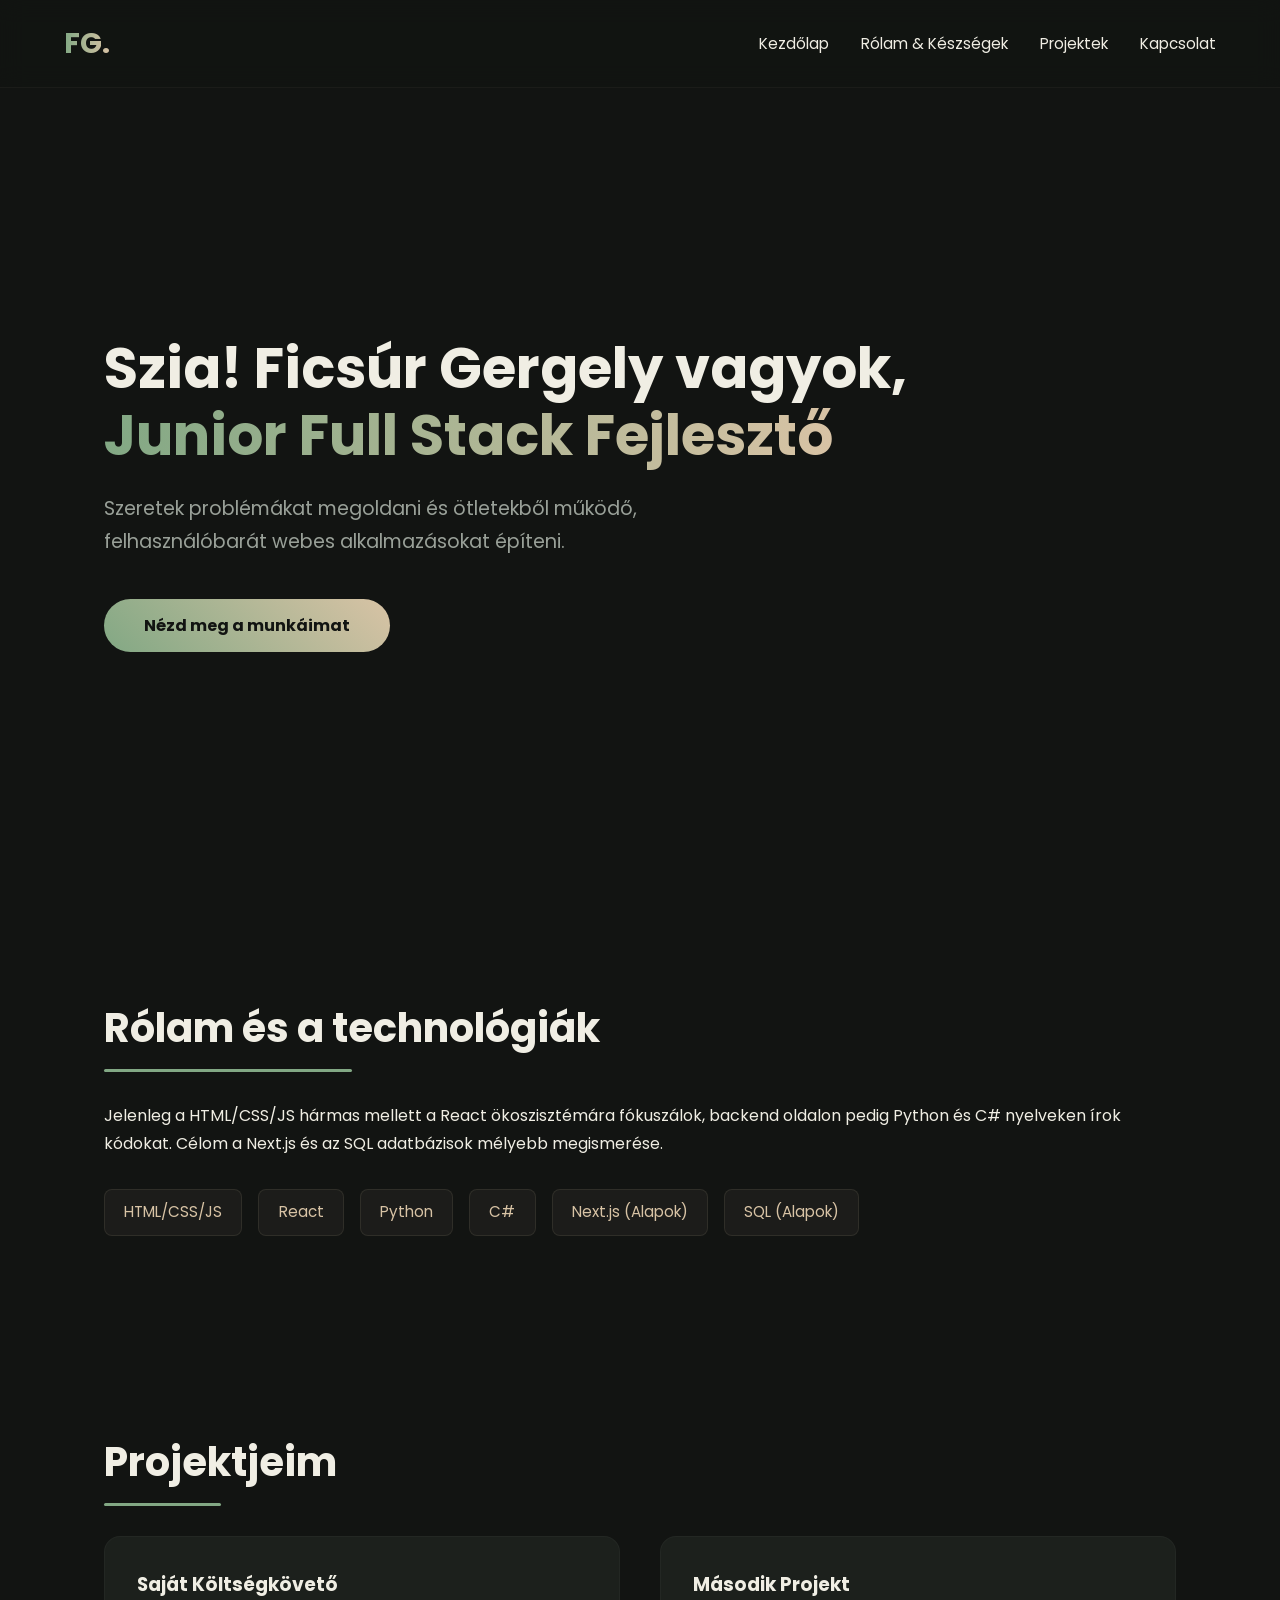
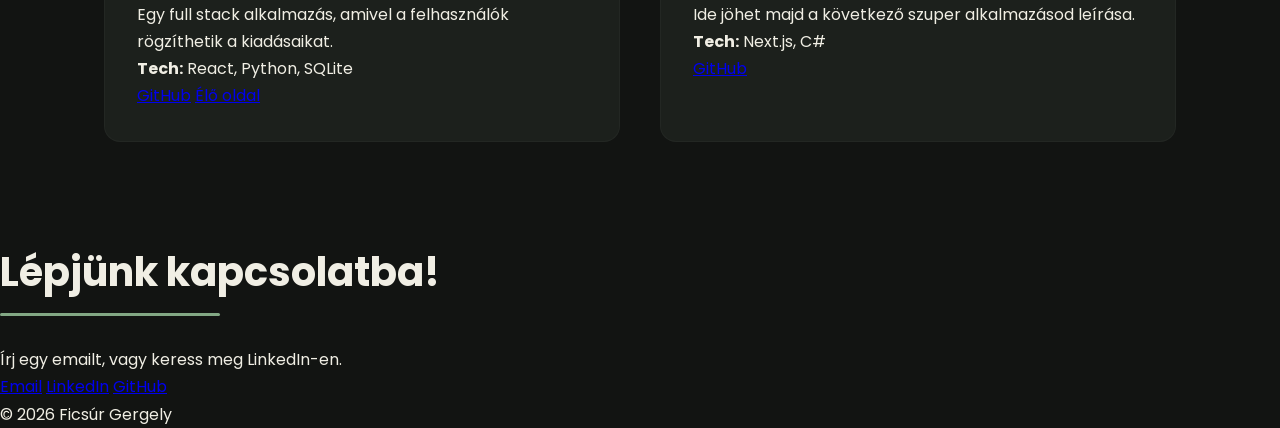
==== Main/Index.html @ 39d3ede7 "main page skeleton" ====
<!DOCTYPE html>
<html lang="hu">
<head>
    <meta charset="UTF-8">
    <meta name="viewport" content="width=device-width, initial-scale=1.0">
    <title>Ficsúr Gergely | Junior Full Stack Fejlesztő</title>
    <link rel="stylesheet" href="style.css">
</head>
<body>

    <header>
        <div class="logo">FG.</div>
        <nav>
            <ul class="nav-links">
                <li><a href="#hero">Kezdőlap</a></li>
                <li><a href="#about">Rólam & Készségek</a></li>
                <li><a href="#projects">Projektek</a></li>
                <li><a href="#contact">Kapcsolat</a></li>
            </ul>
        </nav>
    </header>

    <main>
        <section id="hero">
            <h1>Szia! Ficsúr Gergely vagyok, <br> <span>Junior Full Stack Fejlesztő</span></h1>
            <p>Szeretek problémákat megoldani és ötletekből működő, felhasználóbarát webes alkalmazásokat építeni.</p>
            <a href="#projects" class="btn">Nézd meg a munkáimat</a>
        </section>

        <section id="about">
            <h2>Rólam és a technológiák</h2>
            <p>Jelenleg a HTML/CSS/JS hármas mellett a React ökoszisztémára fókuszálok, backend oldalon pedig Python és C# nyelveken írok kódokat. Célom a Next.js és az SQL adatbázisok mélyebb megismerése.</p>
            
            <div class="skills">
                <span class="skill-tag">HTML/CSS/JS</span>
                <span class="skill-tag">React</span>
                <span class="skill-tag">Python</span>
                <span class="skill-tag">C#</span>
                <span class="skill-tag">Next.js (Alapok)</span>
                <span class="skill-tag">SQL (Alapok)</span>
            </div>
        </section>

        <section id="projects">
            <h2>Projektjeim</h2>
            <div class="project-grid">
                <div class="card">
                    <h3>Saját Költségkövető</h3>
                    <p>Egy full stack alkalmazás, amivel a felhasználók rögzíthetik a kiadásaikat.</p>
                    <p><strong>Tech:</strong> React, Python, SQLite</p>
                    <a href="#">GitHub</a>
                    <a href="#">Élő oldal</a>
                </div>
                
                <div class="card">
                    <h3>Második Projekt</h3>
                    <p>Ide jöhet majd a következő szuper alkalmazásod leírása.</p>
                    <p><strong>Tech:</strong> Next.js, C#</p>
                    <a href="#">GitHub</a>
                </div>
            </div>
        </section>
    </main>

    <footer id="contact">
        <h2>Lépjünk kapcsolatba!</h2>
        <p>Írj egy emailt, vagy keress meg LinkedIn-en.</p>
        <div class="social-links">
            <a href="mailto:te.emailed@gmail.com">Email</a>
            <a href="#">LinkedIn</a>
            <a href="#">GitHub</a>
        </div>
        <p class="copyright">&copy; 2026 Ficsúr Gergely</p>
    </footer>

</body>
</html>
---- Main/style.css ----
@import url('https://fonts.googleapis.com/css2?family=Poppins:wght@300;400;600;700&display=swap');

:root {
    /* Új Zöldes-Bézses Sötét Paletta */
    --bg-color: #121412; /* Nagyon mély, sötét zöldes-fekete */
    --text-main: #f0eee4; /* Világos bézs (kellemesebb a szemnek, mint a hófehér) */
    --text-muted: #99a098; /* Tompított szürkés-zöld */
    --accent-1: #82a884; /* Kellemes, modern zsályazöld (Sage Green) */
    --accent-2: #d8c3a5; /* Meleg bézs / homokszín */
    --card-bg: #1c201c; /* Egy árnyalattal világosabb zöldes-fekete a kártyáknak */
}

* {
    margin: 0;
    padding: 0;
    box-sizing: border-box;
    font-family: 'Poppins', sans-serif;
    scroll-behavior: smooth;
}

body {
    background-color: var(--bg-color);
    color: var(--text-main);
    line-height: 1.7;
    overflow-x: hidden;
}

/* Navigáció - Üveghatás hozzáigazítva a sötétzöldes háttérhez */
header {
    display: flex;
    justify-content: space-between;
    align-items: center;
    padding: 1.2rem 5%;
    background: rgba(18, 20, 18, 0.8);
    backdrop-filter: blur(12px);
    -webkit-backdrop-filter: blur(12px);
    position: sticky;
    top: 0;
    z-index: 100;
    border-bottom: 1px solid rgba(216, 195, 165, 0.05); /* Halvány bézs alsó vonal */
}

.logo {
    font-size: 1.8rem;
    font-weight: 700;
    background: linear-gradient(to right, var(--accent-1), var(--accent-2));
    -webkit-background-clip: text;
    background-clip: text;
    -webkit-text-fill-color: transparent;
}

.nav-links {
    list-style: none;
    display: flex;
    gap: 2rem;
}

.nav-links a {
    text-decoration: none;
    color: var(--text-main);
    font-weight: 400;
    font-size: 0.95rem;
    transition: color 0.3s, text-shadow 0.3s;
}

/* Zöldes ragyogás, ha a menü fölé viszed az egeret */
.nav-links a:hover {
    color: var(--accent-1);
    text-shadow: 0 0 10px rgba(130, 168, 132, 0.4);
}

/* Általános Szekciók */
section {
    padding: 6rem 5%;
    max-width: 1200px;
    margin: 0 auto;
}

h2 {
    font-size: 2.5rem;
    margin-bottom: 2.5rem;
    position: relative;
    display: inline-block;
}

h2::after {
    content: '';
    position: absolute;
    width: 50%;
    height: 3px;
    background: var(--accent-1);
    bottom: -10px;
    left: 0;
    border-radius: 2px;
}

/* Hero Szekció */
#hero {
    height: 90vh;
    display: flex;
    flex-direction: column;
    justify-content: center;
    align-items: flex-start;
}

#hero h1 {
    font-size: 3.5rem;
    line-height: 1.2;
    margin-bottom: 1.5rem;
}

#hero h1 span {
    background: linear-gradient(to right, var(--accent-1), var(--accent-2));
    -webkit-background-clip: text;
    background-clip: text;
    -webkit-text-fill-color: transparent;
}

#hero p {
    font-size: 1.2rem;
    color: var(--text-muted);
    max-width: 600px;
    margin-bottom: 2.5rem;
}

.btn {
    padding: 0.8rem 2.5rem;
    background: linear-gradient(45deg, var(--accent-1), var(--accent-2));
    color: #121412; /* Sötét szöveg a világosabb gombon jobban olvasható */
    text-decoration: none;
    border-radius: 30px;
    font-weight: 700;
    transition: transform 0.3s, box-shadow 0.3s;
    border: none;
    display: inline-block;
}

/* Finom, meleg árnyék a gombnak */
.btn:hover {
    transform: translateY(-3px);
    box-shadow: 0 10px 20px rgba(216, 195, 165, 0.2);
}

/* Készségek */
.skills {
    display: flex;
    flex-wrap: wrap;
    gap: 1rem;
    margin-top: 2rem;
}

.skill-tag {
    background: rgba(216, 195, 165, 0.05);
    border: 1px solid rgba(216, 195, 165, 0.1);
    padding: 0.6rem 1.2rem;
    border-radius: 8px;
    font-size: 0.95rem;
    color: var(--accent-2); /* Bézs szöveg a tageken */
    transition: all 0.3s;
}

.skill-tag:hover {
    background: rgba(130, 168, 132, 0.1); /* Zöldes háttér hovernél */
    border-color: var(--accent-1);
    color: var(--accent-1);
    transform: translateY(-3px);
}

/* Projektek rács */
.project-grid {
    display: grid;
    grid-template-columns: repeat(auto-fit, minmax(320px, 1fr));
    gap: 2.5rem;
}

.card {
    background: var(--card-bg);
    padding: 2rem;
    border-radius: 16px;
    border: 1px solid rgba(255, 255, 255, 0.03);
    transition: transform 0.4s, box-shadow 0.4s;
    position: relative;
    overflow: hidden;
}

.card::before {
    content: '';
    position: absolute;
    top: 0;
    left: 0;
    width: 100%;
    height: 4px;
    background: linear-gradient(to right, var(--accent-1), var(--accent-2));
    transform: scaleX(0);
    transform-origin: left;
    transition: transform 0.4s ease;
}

.card:hover {
    transform: translateY(-10px);
    box-shadow: 0 20px
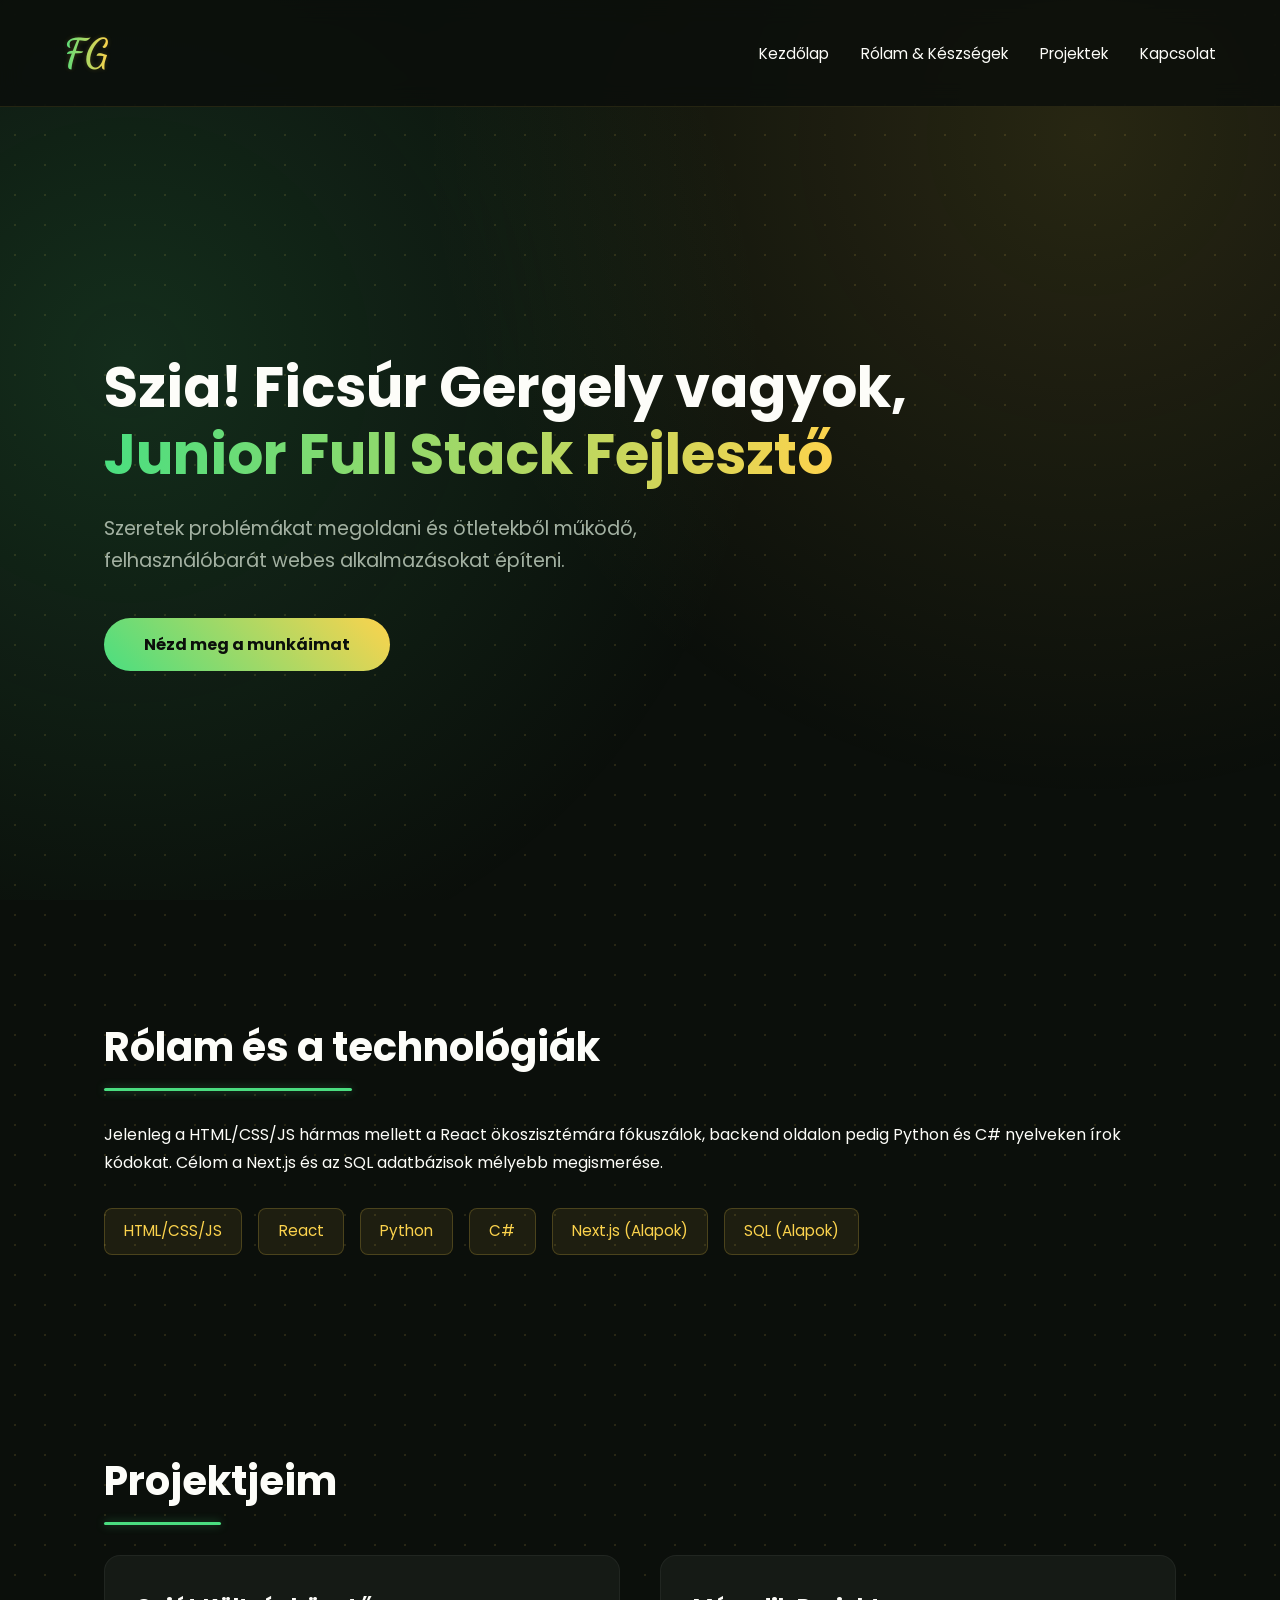
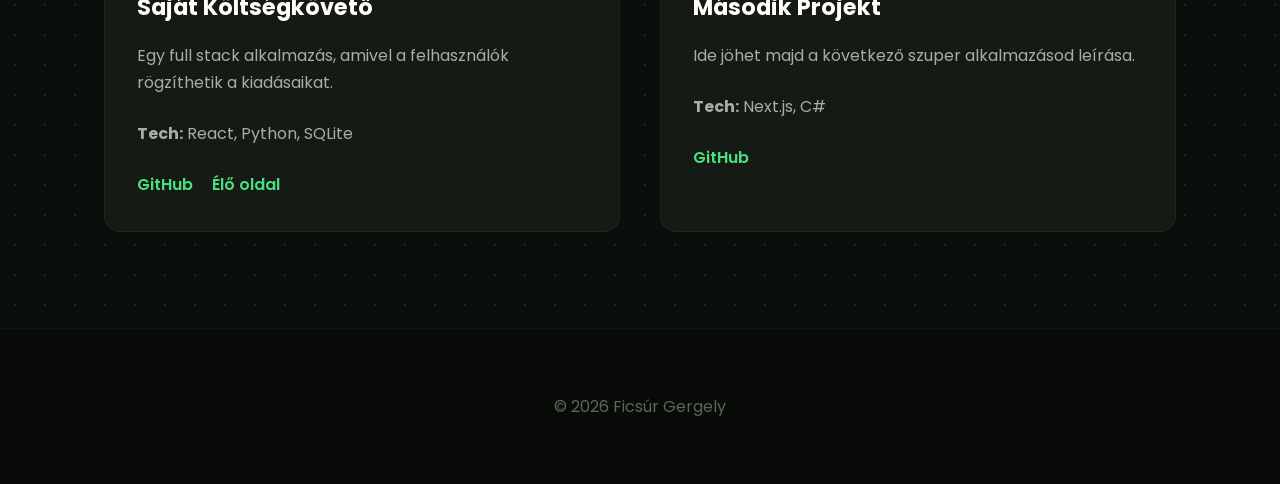
==== commit eed2d2e1: "main page skeleton update" ====
--- a/Main/Index.html
+++ b/Main/Index.html
@@ -9,13 +9,15 @@
 <body>
 
     <header>
-        <div class="logo">FG.</div>
+     <div class="logo-text-wrapper">
+    <span class="logo-script">FG</span>
+</div>
         <nav>
             <ul class="nav-links">
                 <li><a href="#hero">Kezdőlap</a></li>
                 <li><a href="#about">Rólam & Készségek</a></li>
                 <li><a href="#projects">Projektek</a></li>
-                <li><a href="#contact">Kapcsolat</a></li>
+                <li><a href="contact.html">Kapcsolat</a></li>
             </ul>
         </nav>
     </header>
@@ -63,13 +65,7 @@
     </main>
 
     <footer id="contact">
-        <h2>Lépjünk kapcsolatba!</h2>
-        <p>Írj egy emailt, vagy keress meg LinkedIn-en.</p>
-        <div class="social-links">
-            <a href="mailto:te.emailed@gmail.com">Email</a>
-            <a href="#">LinkedIn</a>
-            <a href="#">GitHub</a>
-        </div>
+        
         <p class="copyright">&copy; 2026 Ficsúr Gergely</p>
     </footer>
 
--- a/Main/style.css
+++ b/Main/style.css
@@ -1,13 +1,14 @@
 @import url('https://fonts.googleapis.com/css2?family=Poppins:wght@300;400;600;700&display=swap');
+@import url('https://fonts.googleapis.com/css2?family=Dancing+Script:wght@700&display=swap');
 
 :root {
-    /* Új Zöldes-Bézses Sötét Paletta */
-    --bg-color: #121412; /* Nagyon mély, sötét zöldes-fekete */
-    --text-main: #f0eee4; /* Világos bézs (kellemesebb a szemnek, mint a hófehér) */
-    --text-muted: #99a098; /* Tompított szürkés-zöld */
-    --accent-1: #82a884; /* Kellemes, modern zsályazöld (Sage Green) */
-    --accent-2: #d8c3a5; /* Meleg bézs / homokszín */
-    --card-bg: #1c201c; /* Egy árnyalattal világosabb zöldes-fekete a kártyáknak */
+    /* Új, Erőteljesebb Zöld-Arany Paletta */
+    --bg-color: #0b0f0b; /* Nagyon mély, kontrasztos sötétzöldes-fekete */
+    --text-main: #fdfdf9; /* Ragyogó törtfehér */
+    --text-muted: #a3b1a2; /* Világosabb szürkés-zöld a jobb olvashatóságért */
+    --accent-1: #4ade80; /* Vibráló, erős mentazöld */
+    --accent-2: #fcd34d; /* Erőteljes, ragyogó arany-bézs */
+    --card-bg: #151a15;
 }
 
 * {
@@ -23,32 +24,63 @@
     color: var(--text-main);
     line-height: 1.7;
     overflow-x: hidden;
-}
-
-/* Navigáció - Üveghatás hozzáigazítva a sötétzöldes háttérhez */
+    position: relative;
+    
+    /* Erőteljesebb pöttyös minta */
+    background-image: radial-gradient(rgba(252, 211, 77, 0.12) 1px, transparent 1px);
+    background-size: 30px 30px;
+}
+
+/* Erőteljesebb háttérfények (Glow) */
+body::before {
+    content: '';
+    position: fixed;
+    top: 0;
+    left: 0;
+    width: 100vw;
+    height: 100vh;
+    background: 
+        radial-gradient(circle at 10% 40%, rgba(74, 222, 128, 0.15), transparent 50%),
+        radial-gradient(circle at 85% 15%, rgba(252, 211, 77, 0.12), transparent 50%);
+    z-index: -1; 
+    pointer-events: none; 
+}
+
+/* Navigáció */
 header {
     display: flex;
     justify-content: space-between;
     align-items: center;
     padding: 1.2rem 5%;
-    background: rgba(18, 20, 18, 0.8);
+    background: rgba(11, 15, 11, 0.85);
     backdrop-filter: blur(12px);
     -webkit-backdrop-filter: blur(12px);
     position: sticky;
     top: 0;
     z-index: 100;
-    border-bottom: 1px solid rgba(216, 195, 165, 0.05); /* Halvány bézs alsó vonal */
-}
-
-.logo {
-    font-size: 1.8rem;
+    border-bottom: 1px solid rgba(252, 211, 77, 0.1); 
+}
+
+.logo-text-wrapper {
+    display: flex;
+    align-items: center;
+}
+
+.logo-script {
+    font-family: 'Dancing Script', cursive; 
+    font-size: 2.5rem;
     font-weight: 700;
-    background: linear-gradient(to right, var(--accent-1), var(--accent-2));
+    background: linear-gradient(to right, #4ade80, #fcd34d);
     -webkit-background-clip: text;
-    background-clip: text;
     -webkit-text-fill-color: transparent;
-}
-
+    text-shadow: 0 0 5px rgba(252, 211, 77, 0.2);
+    cursor: pointer;
+    transition: transform 0.3s ease;
+}
+
+.logo-script:hover {
+    transform: scale(1.1);
+}
 .nav-links {
     list-style: none;
     display: flex;
@@ -63,10 +95,10 @@
     transition: color 0.3s, text-shadow 0.3s;
 }
 
-/* Zöldes ragyogás, ha a menü fölé viszed az egeret */
+/* Vibráló zöld ragyogás */
 .nav-links a:hover {
     color: var(--accent-1);
-    text-shadow: 0 0 10px rgba(130, 168, 132, 0.4);
+    text-shadow: 0 0 12px rgba(74, 222, 128, 0.6);
 }
 
 /* Általános Szekciók */
@@ -92,6 +124,7 @@
     bottom: -10px;
     left: 0;
     border-radius: 2px;
+    box-shadow: 0 0 10px rgba(74, 222, 128, 0.4); /* Fény a vonalnak */
 }
 
 /* Hero Szekció */
@@ -126,7 +159,7 @@
 .btn {
     padding: 0.8rem 2.5rem;
     background: linear-gradient(45deg, var(--accent-1), var(--accent-2));
-    color: #121412; /* Sötét szöveg a világosabb gombon jobban olvasható */
+    color: #0b0f0b; 
     text-decoration: none;
     border-radius: 30px;
     font-weight: 700;
@@ -135,10 +168,10 @@
     display: inline-block;
 }
 
-/* Finom, meleg árnyék a gombnak */
+/* Erős arany-bézs árnyék a gombnak */
 .btn:hover {
     transform: translateY(-3px);
-    box-shadow: 0 10px 20px rgba(216, 195, 165, 0.2);
+    box-shadow: 0 10px 25px rgba(252, 211, 77, 0.4);
 }
 
 /* Készségek */
@@ -150,20 +183,21 @@
 }
 
 .skill-tag {
-    background: rgba(216, 195, 165, 0.05);
-    border: 1px solid rgba(216, 195, 165, 0.1);
+    background: rgba(252, 211, 77, 0.08);
+    border: 1px solid rgba(252, 211, 77, 0.2);
     padding: 0.6rem 1.2rem;
     border-radius: 8px;
     font-size: 0.95rem;
-    color: var(--accent-2); /* Bézs szöveg a tageken */
+    color: var(--accent-2);
     transition: all 0.3s;
 }
 
 .skill-tag:hover {
-    background: rgba(130, 168, 132, 0.1); /* Zöldes háttér hovernél */
+    background: rgba(74, 222, 128, 0.15);
     border-color: var(--accent-1);
     color: var(--accent-1);
     transform: translateY(-3px);
+    box-shadow: 0 5px 15px rgba(74, 222, 128, 0.2);
 }
 
 /* Projektek rács */
@@ -177,8 +211,8 @@
     background: var(--card-bg);
     padding: 2rem;
     border-radius: 16px;
-    border: 1px solid rgba(255, 255, 255, 0.03);
-    transition: transform 0.4s, box-shadow 0.4s;
+    border: 1px solid rgba(255, 255, 255, 0.05);
+    transition: transform 0.4s, box-shadow 0.4s, border-color 0.4s;
     position: relative;
     overflow: hidden;
 }
@@ -198,4 +232,125 @@
 
 .card:hover {
     transform: translateY(-10px);
-    box-shadow: 0 20px+    box-shadow: 0 20px 40px rgba(0, 0, 0, 0.6);
+    border-color: rgba(74, 222, 128, 0.2);
+}
+
+.card:hover::before {
+    transform: scaleX(1);
+}
+
+.card h3 {
+    margin-bottom: 1rem;
+    font-size: 1.4rem;
+}
+
+.card p {
+    color: var(--text-muted);
+    margin-bottom: 1.5rem;
+}
+
+.card a {
+    color: var(--accent-1);
+    text-decoration: none;
+    font-weight: 600;
+    margin-right: 15px;
+    transition: color 0.3s, text-shadow 0.3s;
+}
+
+.card a:hover {
+    color: var(--accent-2);
+    text-shadow: 0 0 8px rgba(252, 211, 77, 0.4);
+}
+
+/* Footer */
+footer {
+    background: #080b08; 
+    text-align: center;
+    padding: 4rem 2rem;
+    border-top: 1px solid rgba(255, 255, 255, 0.03);
+}
+
+.social-links {
+    margin: 2rem 0;
+}
+
+.social-links a {
+    color: var(--text-muted);
+    text-decoration: none;
+    margin: 0 1rem;
+    font-size: 1.2rem;
+    transition: color 0.3s;
+}
+
+.social-links a:hover {
+    color: var(--accent-2);
+}
+
+.copyright {
+    color: #5c665a;
+}
+
+/* --- CONTACT OLDAL SPECIFIKUS STÍLUSOK --- */
+.contact-grid {
+    display: grid;
+    grid-template-columns: repeat(auto-fit, minmax(320px, 1fr));
+    gap: 3rem;
+}
+
+.service-list {
+    list-style: none;
+    margin-top: 1.5rem;
+}
+
+.service-list li {
+    margin-bottom: 1.2rem;
+    position: relative;
+    padding-left: 2rem;
+    color: var(--text-muted);
+}
+
+.service-list li strong {
+    color: var(--text-main);
+}
+
+.service-list li::before {
+    content: '✓';
+    position: absolute;
+    left: 0;
+    top: 0;
+    color: var(--accent-1);
+    font-weight: bold;
+    font-size: 1.1rem;
+    text-shadow: 0 0 5px rgba(74, 222, 128, 0.5); /* A pipák is világítanak picit */
+}
+
+.contact-links-vertical {
+    display: flex;
+    flex-direction: column;
+    gap: 1rem;
+}
+
+.contact-btn {
+    display: flex;
+    align-items: center;
+    gap: 1rem;
+    background: rgba(255, 255, 255, 0.03);
+    padding: 1rem 1.5rem;
+    border-radius: 10px;
+    border: 1px solid rgba(252, 211, 77, 0.15);
+    color: var(--text-main) !important;
+    font-weight: 400 !important;
+    transition: all 0.3s;
+}
+
+.contact-btn:hover {
+    background: rgba(74, 222, 128, 0.1);
+    border-color: var(--accent-1);
+    transform: translateX(10px); 
+    box-shadow: -5px 5px 15px rgba(74, 222, 128, 0.15);
+}
+
+.contact-btn span {
+    font-size: 1.5rem;
+}
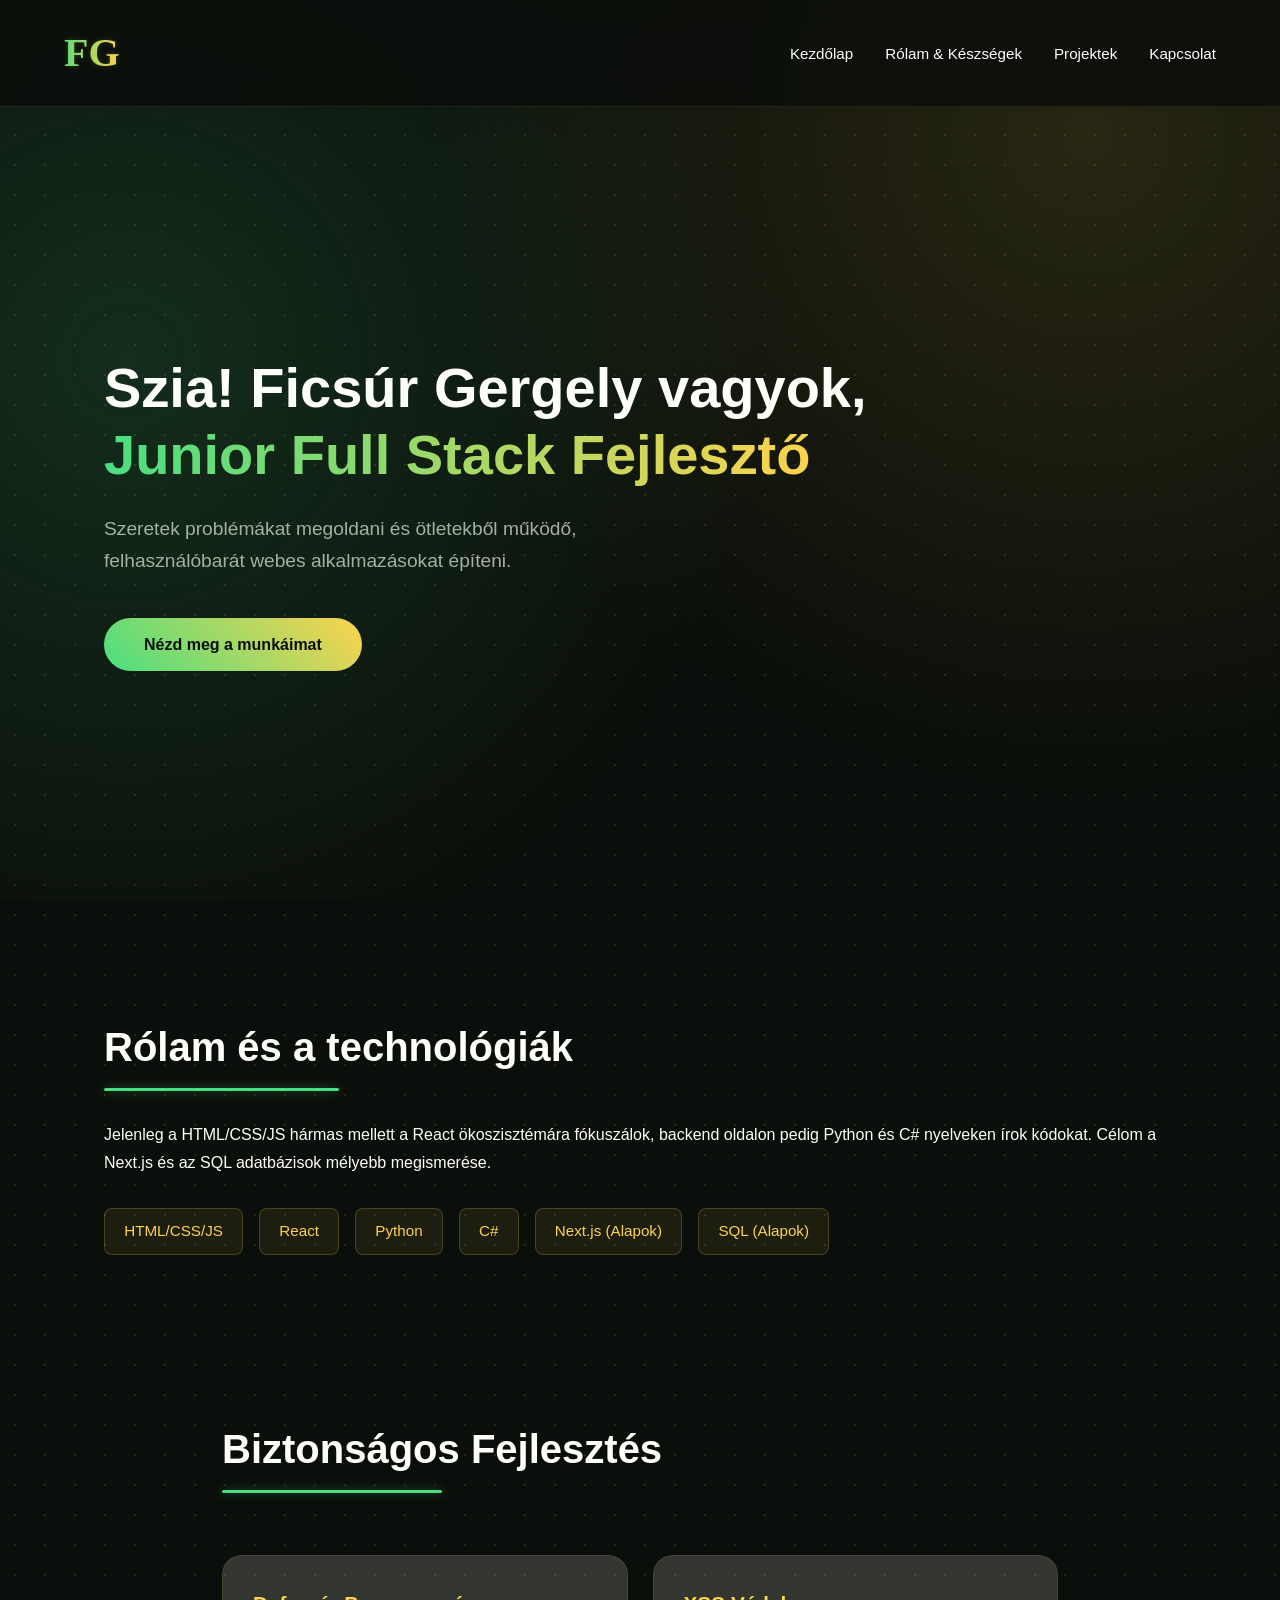
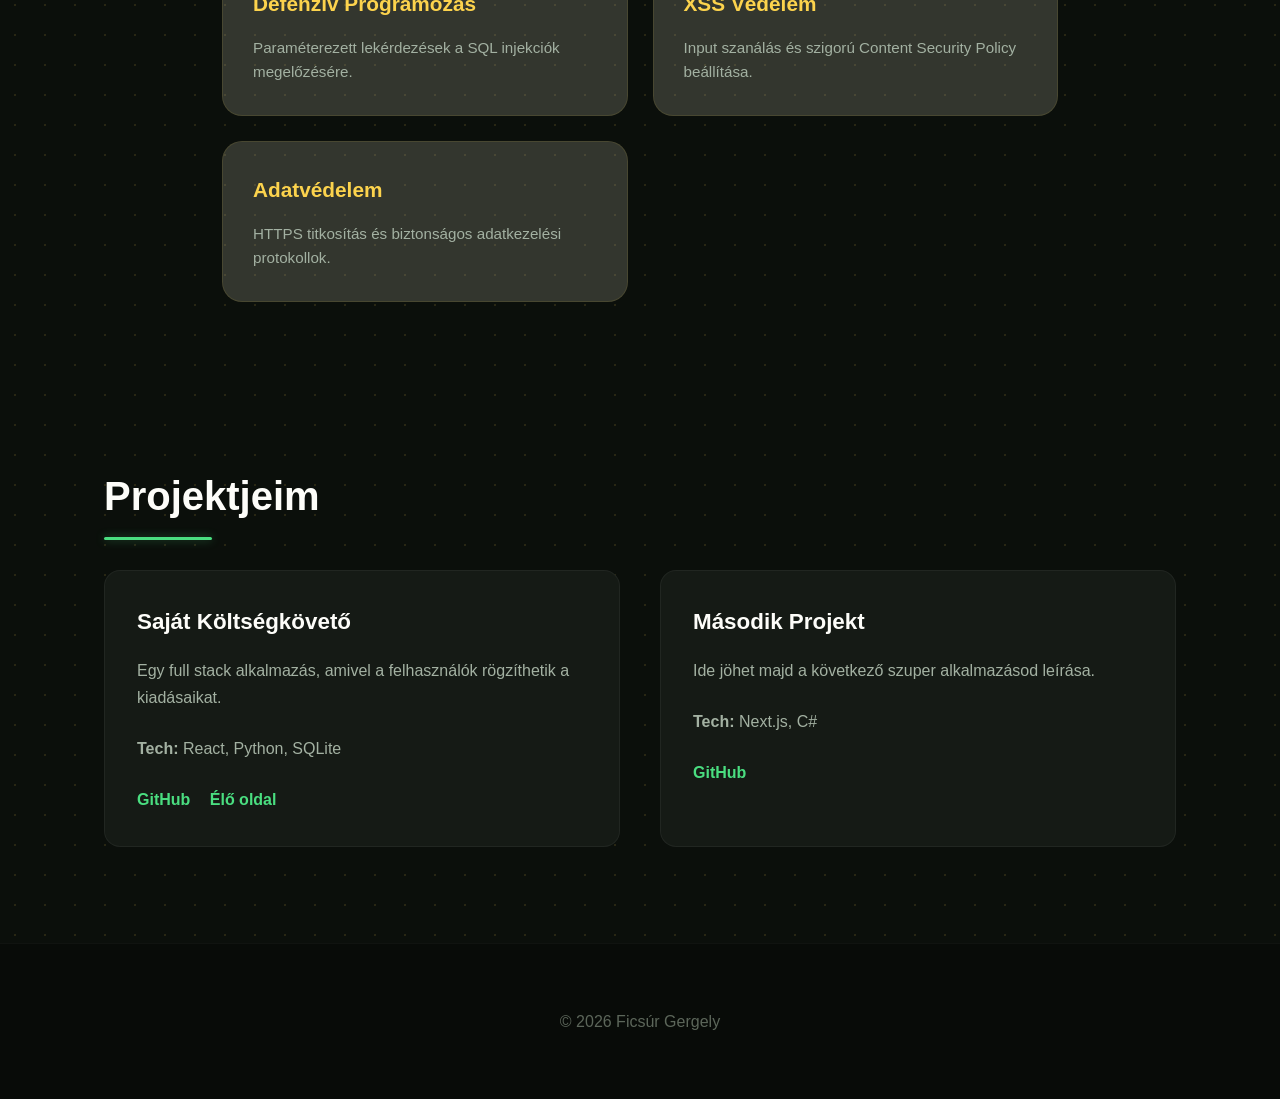
==== commit ee5b3ea2: "end session" ====
--- a/Main/Index.html
+++ b/Main/Index.html
@@ -3,8 +3,10 @@
 <head>
     <meta charset="UTF-8">
     <meta name="viewport" content="width=device-width, initial-scale=1.0">
+    <meta http-equiv="Content-Security-Policy" content="default-src 'self'; script-src 'self'; style-src 'self' 'unsafe-inline' https://fonts.googleapis.com; font-src 'self' https://fonts.gstatic.com;">
     <title>Ficsúr Gergely | Junior Full Stack Fejlesztő</title>
     <link rel="stylesheet" href="style.css">
+    <script src="script.js"></script>
 </head>
 <body>
 
@@ -43,6 +45,25 @@
             </div>
         </section>
 
+
+     <section id="security-philosophy">
+    <h2>Biztonságos Fejlesztés</h2>
+    <div class="security-list">
+        <div class="security-item">
+            <h3>Defenzív Programozás</h3>
+            <p>Paraméterezett lekérdezések a SQL injekciók megelőzésére.</p>
+        </div>
+        <div class="security-item">
+            <h3>XSS Védelem</h3>
+            <p>Input szanálás és szigorú Content Security Policy beállítása.</p>
+        </div>
+        <div class="security-item">
+            <h3>Adatvédelem</h3>
+            <p>HTTPS titkosítás és biztonságos adatkezelési protokollok.</p>
+        </div>
+    </div>
+</section>
+
         <section id="projects">
             <h2>Projektjeim</h2>
             <div class="project-grid">
--- a/Main/style.css
+++ b/Main/style.css
@@ -353,4 +353,49 @@
 
 .contact-btn span {
     font-size: 1.5rem;
+}
+
+
+
+#security-philosophy {
+    padding: 4rem 2rem;
+    max-width: 900px;
+    margin: 0 auto;
+}
+
+.security-list {
+    display: grid;
+    grid-template-columns: repeat(auto-fit, minmax(280px, 1fr));
+    gap: 25px;
+    margin-top: 2rem;
+}
+
+.security-item {
+    /* A bézs egy nagyon tompa, sötétített verziója, ami passzol a sötét témához */
+    background: rgba(170, 170, 153, 0.25); 
+    color: var(--text-muted); 
+    padding: 30px;
+    border-radius: 20px;
+    /* Finom, alig látható keret, ami passzol az arany ékezetedhez */
+    border: 1px solid rgba(252, 211, 77, 0.1); 
+    transition: all 0.4s ease;
+}
+
+.security-item:hover {
+    background: rgba(245, 245, 220, 0.08);
+    border-color: rgba(252, 211, 77, 0.3);
+    transform: translateY(-5px);
+}
+
+.security-item h3 {
+    /* Az arany ékezetedet használjuk a címhez */
+    color: var(--accent-2); 
+    margin-bottom: 15px;
+    font-size: 1.3rem;
+}
+
+.security-item p {
+    color: var(--text-muted);
+    line-height: 1.6;
+    font-size: 0.95rem;
 }
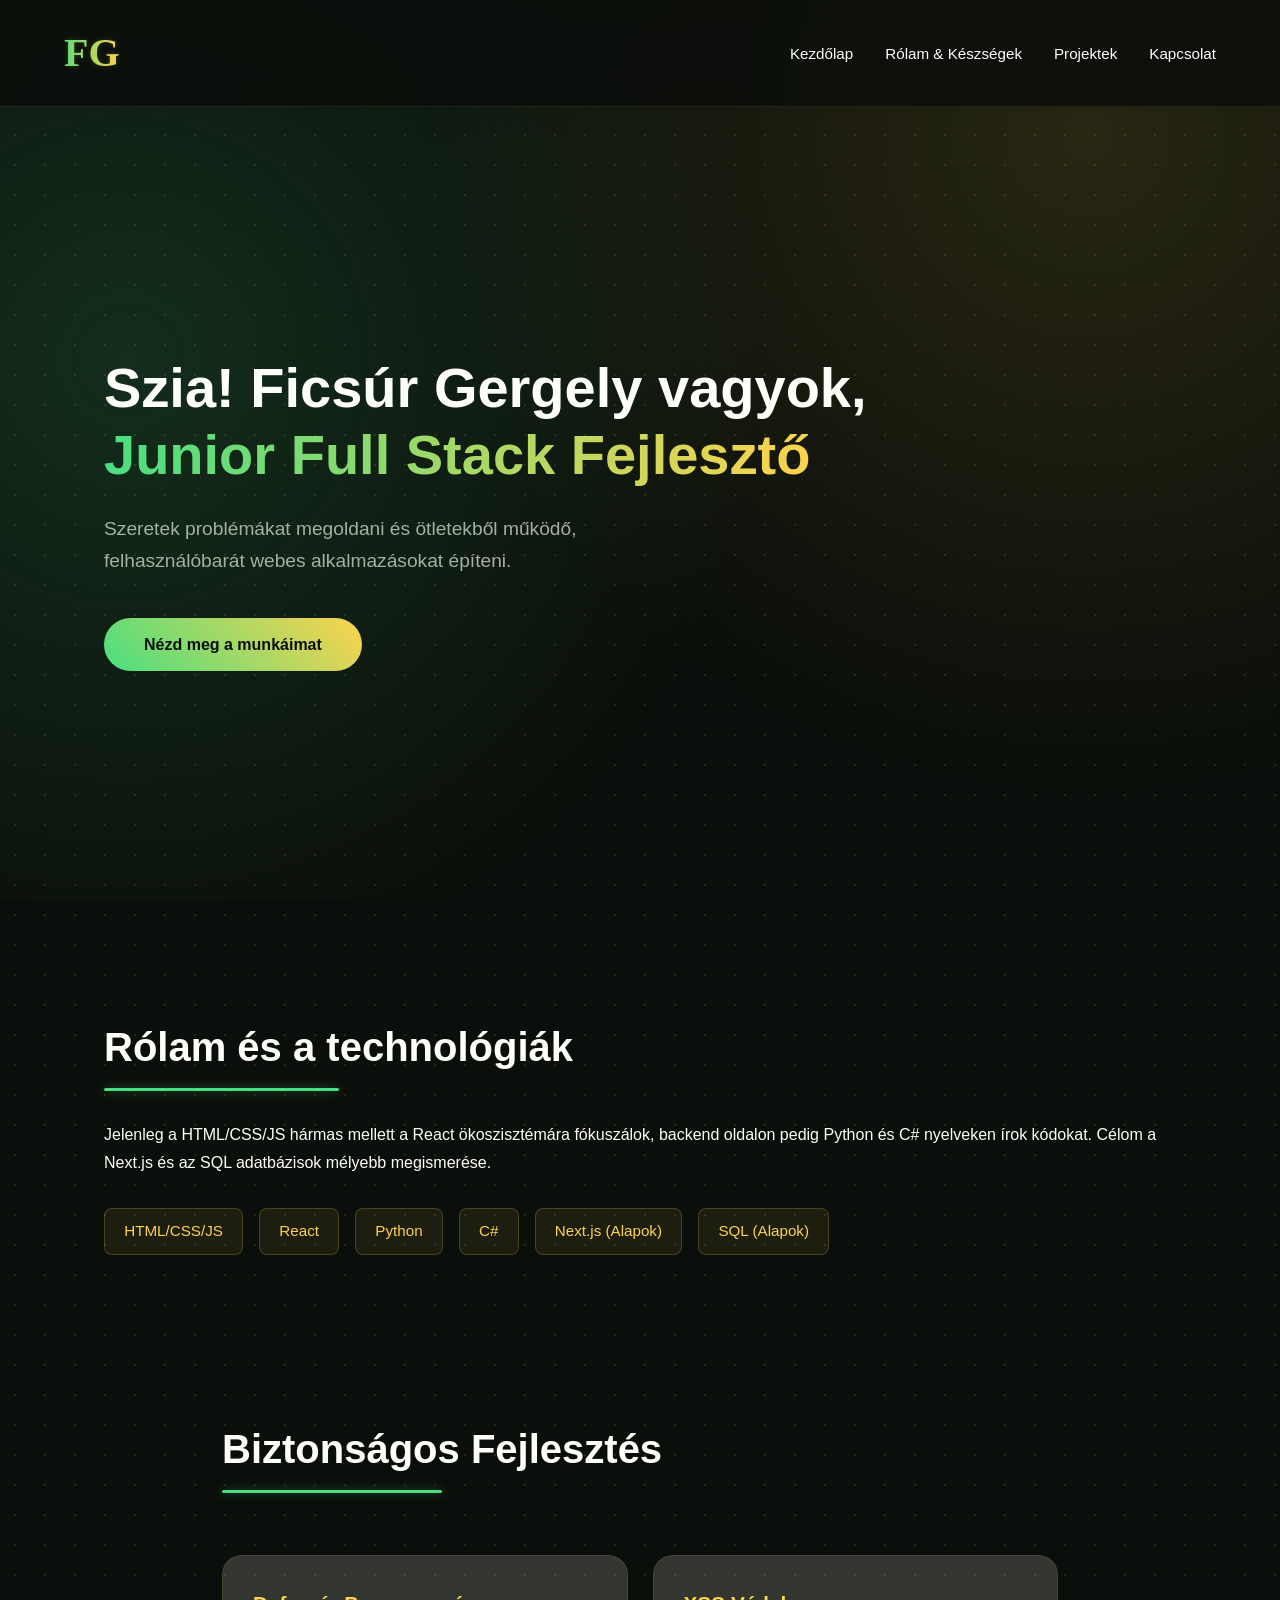
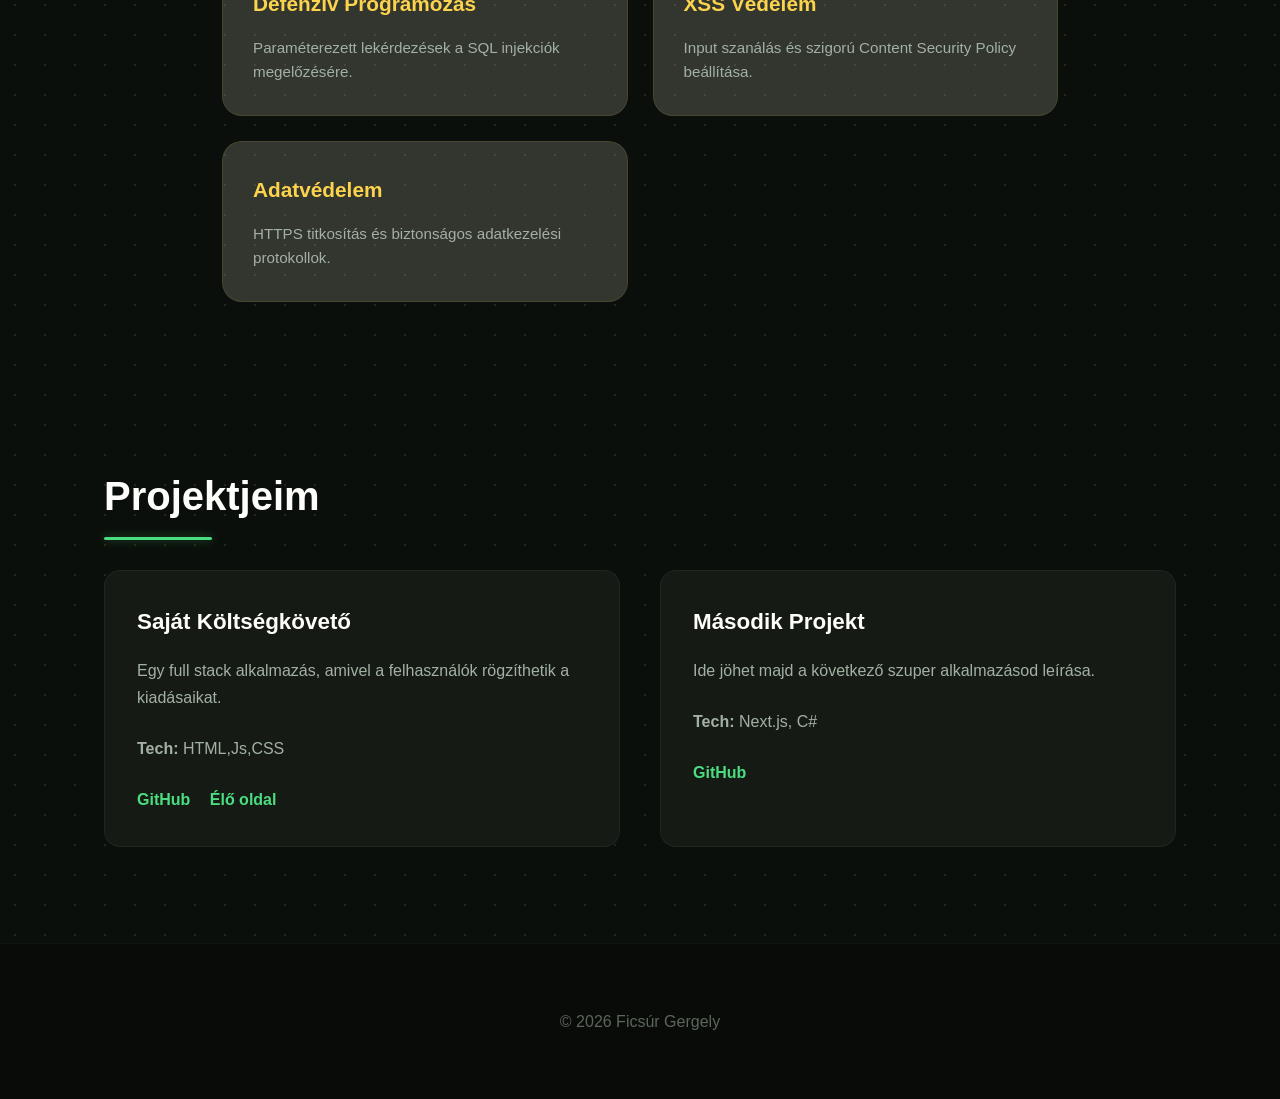
==== commit 8423aac9: "add" ====
--- a/Main/Index.html
+++ b/Main/Index.html
@@ -70,7 +70,7 @@
                 <div class="card">
                     <h3>Saját Költségkövető</h3>
                     <p>Egy full stack alkalmazás, amivel a felhasználók rögzíthetik a kiadásaikat.</p>
-                    <p><strong>Tech:</strong> React, Python, SQLite</p>
+                    <p><strong>Tech:</strong> HTML,Js,CSS</p>
                     <a href="#">GitHub</a>
                     <a href="#">Élő oldal</a>
                 </div>
